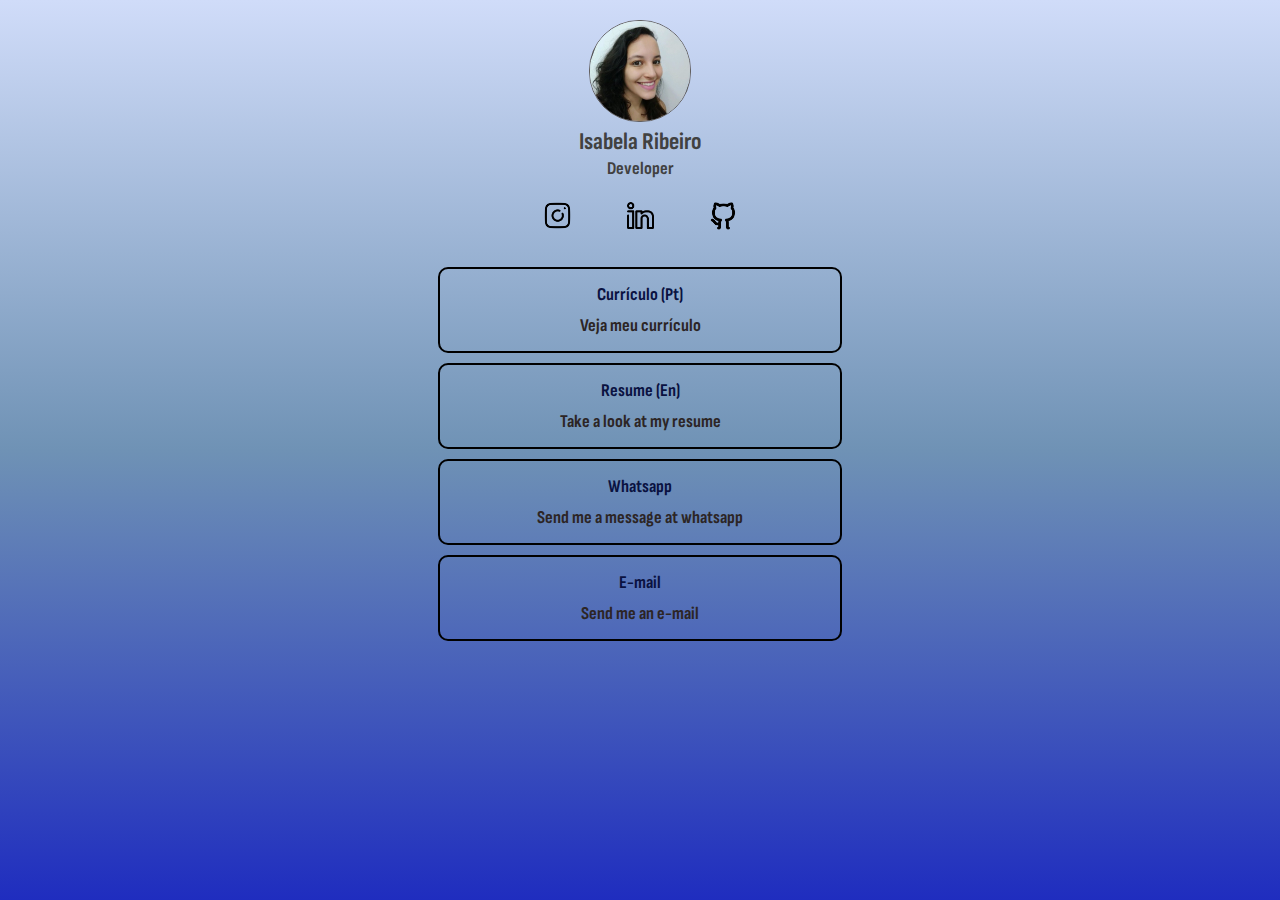
==== index.html @ 663629a6 "Add files via upload" ====
<!DOCTYPE html>
<html lang="en">
<head>
    <meta charset="UTF-8">
    <meta http-equiv="X-UA-Compatible" content="IE=edge">
    <meta name="viewport" content="width=device-width, initial-scale=1.0">
    <title>Linktree</title>
    <link rel="preconnect" href="https://fonts.gstatic.com">
    <link href="https://fonts.googleapis.com/css2?family=Architects+Daughter&family=Raleway&display=swap" rel="stylesheet">
    <link rel="stylesheet" href="css/style.css">
</head>
<body>

    <div class="profile">
        <img src="img/Isabela.jpg" alt="Isabela" class="avatar">
        <h1>Isabela Ribeiro</h1>
        <h2>Developer</h2>
    </div>

    <ul class="social">
        <li>
            <a href="https://www.instagram.com/iisabeiro/" target="_blank">
                <img src="img/logo-instagram.png" alt="Instagram">
            </a>
        </li>
        <li>
            <a href="https://www.linkedin.com/in/isabela-ribeiro-/" target="_blank">
                <img src="img/logo-linkedin.png" alt="Linkedin">
            </a>
        </li>
        <li>
            <a href="https://github.com/isabeiro" target="_blank">
                <img src="img/logo-github.png" alt="Github">
            </a>
        </li>
    </ul>

    <ul class="links-list">
        
        <li>
            <a href="Currículo/curriculo.html" target="_blank">
                Currículo (Pt)
                <span>Veja meu currículo</span>
            </a>
        </li>
        <li>
            <a href="Currículo/resume.html" target="_blank">
                Resume (En)
                <span>Take a look at my resume</span>
            </a>
        </li>
        <li>
            <a href="http://wa.me/351912559351" target="_blank">
                Whatsapp
                <span>Send me a message at whatsapp</span>
            </a>
        </li>
        <li>
            <a href="mailto:r_isabela@outlook.com" target="_blank">
                E-mail
                <span>Send me an e-mail</span>
            </a>
        </li>
    </ul>

</body>
</html>
---- css/style.css ----
@import url('https://fonts.googleapis.com/css2?family=Fraunces:opsz,wght@9..144,700&family=Sofia+Sans+Condensed:ital,wght@0,200;0,300;0,400;1,400&display=swap');

* {
    margin: 0%;
    padding: 0%;
    font-family: 'Sofia Sans Condensed', sans-serif;
}

html, body {
    height: 100%;
}

body{
    display: flex;
    flex-direction: column;
    align-items: center;
    color: rgb(65, 65, 65);
    background: linear-gradient(180deg, rgba(208,220,249,1) 0%, rgba(111,146,181,1) 50%, rgba(31,45,191,1) 100%);
}

.avatar {
    width: 100px;
    border-radius: 50px;
    border: 1px solid rgb(99, 96, 96);
}

h1 {
    font-weight: 400px;
    font-size: 24px;
    margin-bottom: 2px;
}

h2 {
    font-size: 18px;
}

.profile {
    margin-top: 20px;
    text-align: center;
}

.social {
    display: flex;
    justify-content: space-around; /*só funciona no flex*/
    list-style: none;
    margin: 20px 0;
}

.social img {
    width: 33px;
    padding: 0 25px;
}

.links-list {
    list-style: none;
}

.links-list li {
    font-size: 18px;
    width: 400px;
    margin: 10px 20px;
    border: solid 2px black;
    border-radius: 10px;
}

.links-list li a {
    display: block;
    text-align: center;
    padding: 15px 20px;
    text-decoration: none;
    color: rgb(10, 18, 65);
    font-weight: bold;
}

.links-list li a span {
    color: #2c2525;
    display: block;
    margin-top: 10px;
}

@media (max-width: 443px) {
    .links-list li {
        width: 350px;
    }
}

@media (max-width: 393px) {
    .links-list li {
        width: 250px;
    }
}
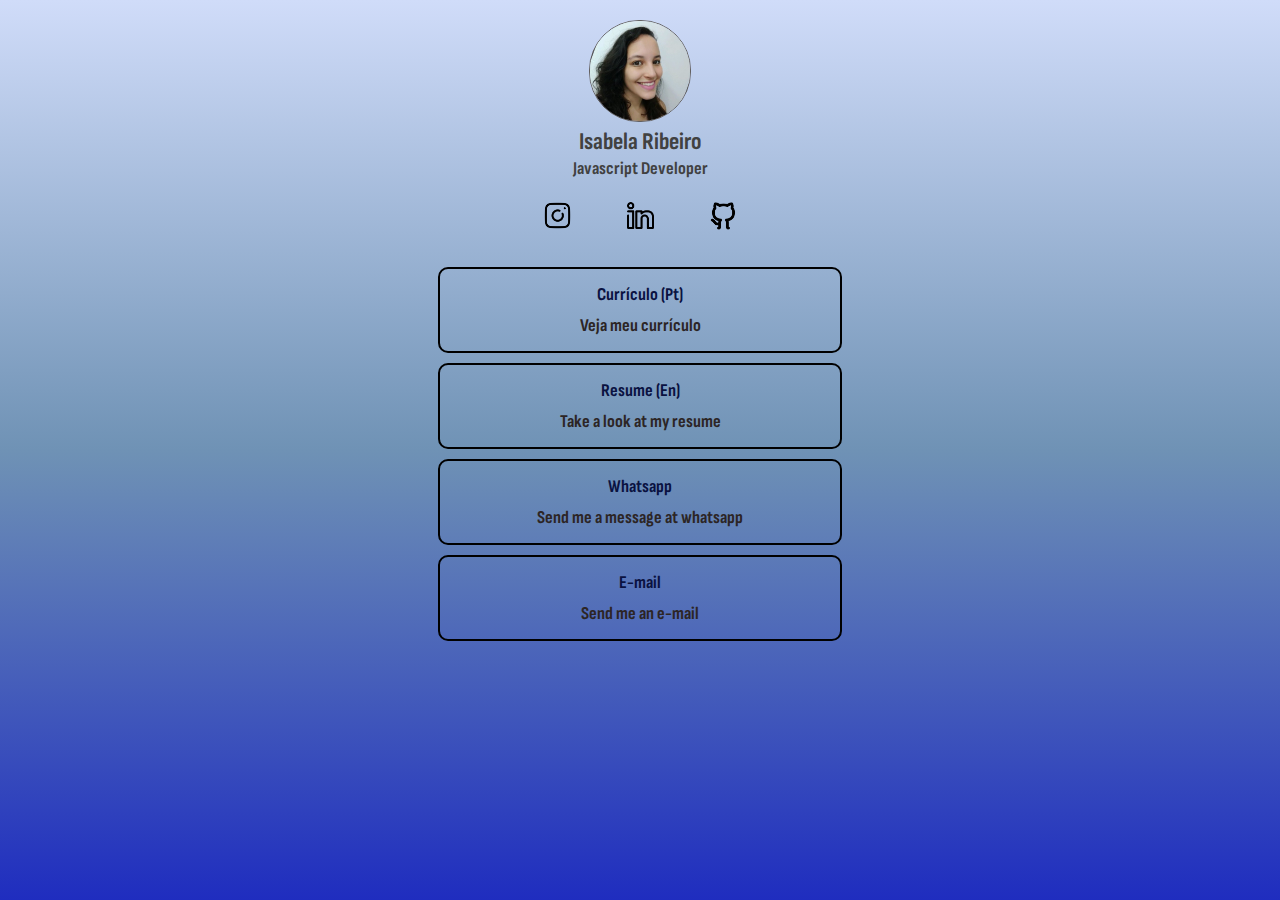
==== commit 6d382efa: "Update index.html" ====
--- a/index.html
+++ b/index.html
@@ -14,7 +14,7 @@
     <div class="profile">
         <img src="img/Isabela.jpg" alt="Isabela" class="avatar">
         <h1>Isabela Ribeiro</h1>
-        <h2>Developer</h2>
+        <h2>Javascript Developer</h2>
     </div>
 
     <ul class="social">
@@ -64,4 +64,4 @@
     </ul>
 
 </body>
-</html>+</html>
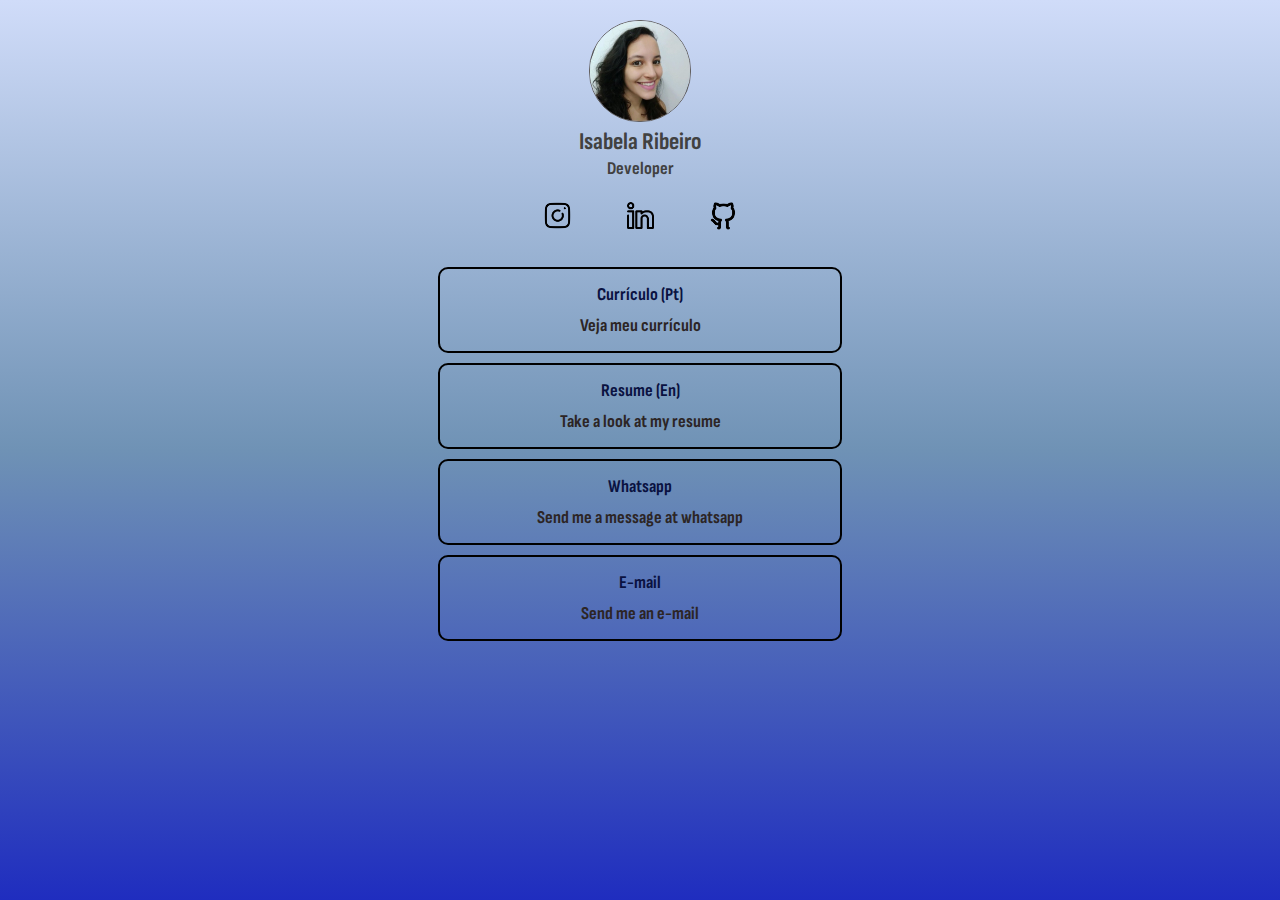
==== commit 7d30709e: "Update index.html" ====
--- a/index.html
+++ b/index.html
@@ -14,7 +14,7 @@
     <div class="profile">
         <img src="img/Isabela.jpg" alt="Isabela" class="avatar">
         <h1>Isabela Ribeiro</h1>
-        <h2>Javascript Developer</h2>
+        <h2>Developer</h2>
     </div>
 
     <ul class="social">
